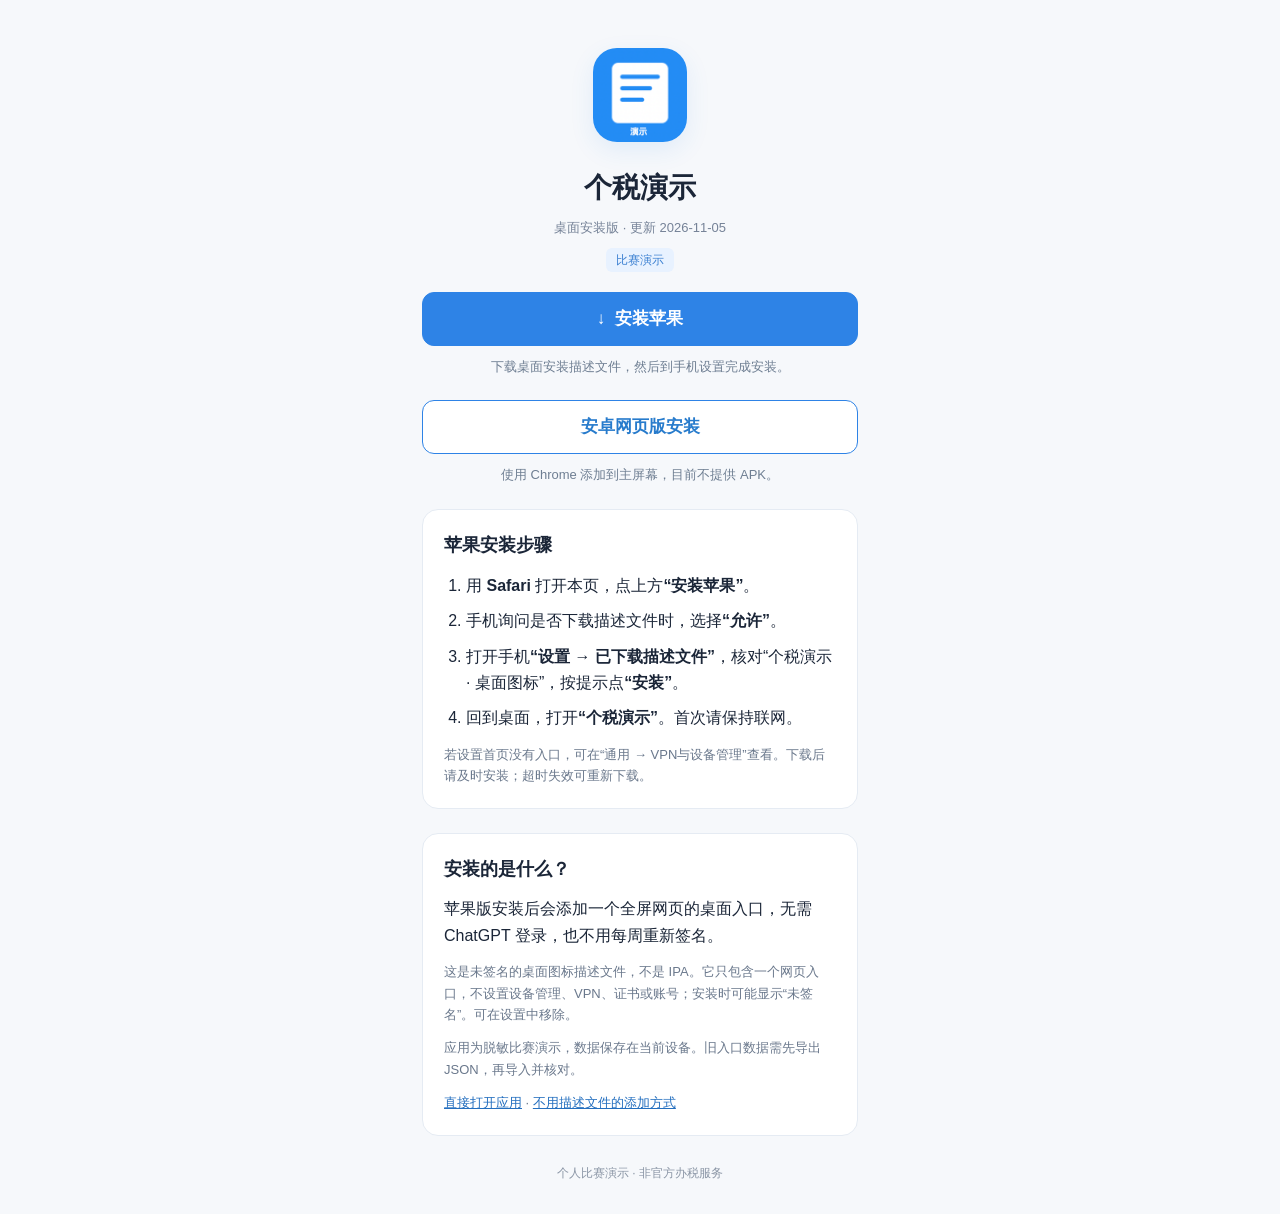
==== index.html @ 91959f24 "Publish sanitized app download page and iPhone WebClip profile" ====
<!doctype html>
<html lang="zh-CN"><head><meta charset="utf-8"><meta name="viewport" content="width=device-width,initial-scale=1,viewport-fit=cover"><meta name="robots" content="noindex,nofollow"><meta name="theme-color" content="#2788ef"><title>个税演示 · 安卓 / 苹果安装入口</title><link rel="icon" href="app/icons/app-192.png"><style>
*{box-sizing:border-box}body{margin:0;color:#1b2638;background:#f6f8fb;font:16px/1.65 -apple-system,BlinkMacSystemFont,"PingFang SC",sans-serif}main{max-width:480px;margin:auto;padding:calc(38px + env(safe-area-inset-top)) 22px calc(30px + env(safe-area-inset-bottom))}header{text-align:center}.icon{width:94px;height:94px;border-radius:24px;box-shadow:0 8px 24px #247de51a}h1{font-size:28px;line-height:1.3;margin:20px 0 10px}.meta{color:#758297;font-size:13px}.badge{display:inline-block;color:#397fd1;background:#e8f2ff;font-size:12px;line-height:1;padding:6px 10px;border-radius:6px;margin:10px 0 20px}.btn{display:flex;align-items:center;justify-content:center;gap:10px;text-decoration:none;border-radius:12px;min-height:54px;padding:12px 18px;border:1px solid #2e83e6;color:#fff;background:#2e83e6;font-size:17px;font-weight:600;cursor:pointer;width:100%}.btn.secondary{background:#fff;color:#277bcc;margin-top:12px}.hint{text-align:center;color:#6e7e92;font-size:13px;margin:10px 0 22px}.card{background:white;border:1px solid #e5ebf3;border-radius:16px;padding:21px;margin-top:24px}h2{font-size:18px;margin:0 0 12px}ol{margin:0;padding-left:22px}li+li{margin-top:9px}.small{font-size:13px;color:#6a788c;margin:12px 0 0}a{color:#246fbf}.notice{padding:12px 15px;background:#fff2da;border-radius:10px;font-size:14px;margin-bottom:18px}[hidden]{display:none!important}footer{text-align:center;font-size:12px;color:#8a95a5;margin-top:28px}.desktop{display:none}@media(min-width:650px){.desktop{display:block;text-align:center;margin-top:24px}.desktop img{width:148px;height:148px}main{padding-top:48px}}:focus-visible{outline:3px solid #82bbff;outline-offset:4px}
</style></head><body><main><header><img class="icon" src="app/icons/app-192.png" width="94" height="94" alt="个税演示图标"><h1>个税演示</h1><div class="meta">桌面安装版 · 更新 2026-11-05</div><span class="badge">比赛演示</span></header>
<div class="notice" id="browser-note" hidden>请将本页链接复制到 Safari 打开，再点击“安装苹果”。</div>
<a class="btn" href="downloads/tax-demo.mobileconfig" id="apple-download" aria-describedby="apple-note"><span aria-hidden="true">↓</span> 安装苹果</a>
<p class="hint" id="apple-note">下载桌面安装描述文件，然后到手机设置完成安装。</p>
<a class="btn secondary" href="app/install.html#android">安卓网页版安装</a><p class="hint">使用 Chrome 添加到主屏幕，目前不提供 APK。</p>
<section class="card"><h2>苹果安装步骤</h2><ol><li>用 <strong>Safari</strong> 打开本页，点上方<strong>“安装苹果”</strong>。</li><li>手机询问是否下载描述文件时，选择<strong>“允许”</strong>。</li><li>打开手机<strong>“设置 → 已下载描述文件”</strong>，核对“个税演示 · 桌面图标”，按提示点<strong>“安装”</strong>。</li><li>回到桌面，打开<strong>“个税演示”</strong>。首次请保持联网。</li></ol><p class="small">若设置首页没有入口，可在“通用 → VPN与设备管理”查看。下载后请及时安装；超时失效可重新下载。</p></section>
<section class="card"><h2>安装的是什么？</h2><p style="margin:0">苹果版安装后会添加一个全屏网页的桌面入口，无需 ChatGPT 登录，也不用每周重新签名。</p><p class="small">这是未签名的桌面图标描述文件，不是 IPA。它只包含一个网页入口，不设置设备管理、VPN、证书或账号；安装时可能显示“未签名”。可在设置中移除。</p><p class="small">应用为脱敏比赛演示，数据保存在当前设备。旧入口数据需先导出 JSON，再导入并核对。</p><p class="small"><a href="app/">直接打开应用</a> · <a href="app/install.html">不用描述文件的添加方式</a></p></section>
<footer>个人比赛演示 · 非官方办税服务</footer></main><script>if(/MicroMessenger|AlipayClient|weibo/i.test(navigator.userAgent))document.getElementById('browser-note').hidden=false;</script></body></html>
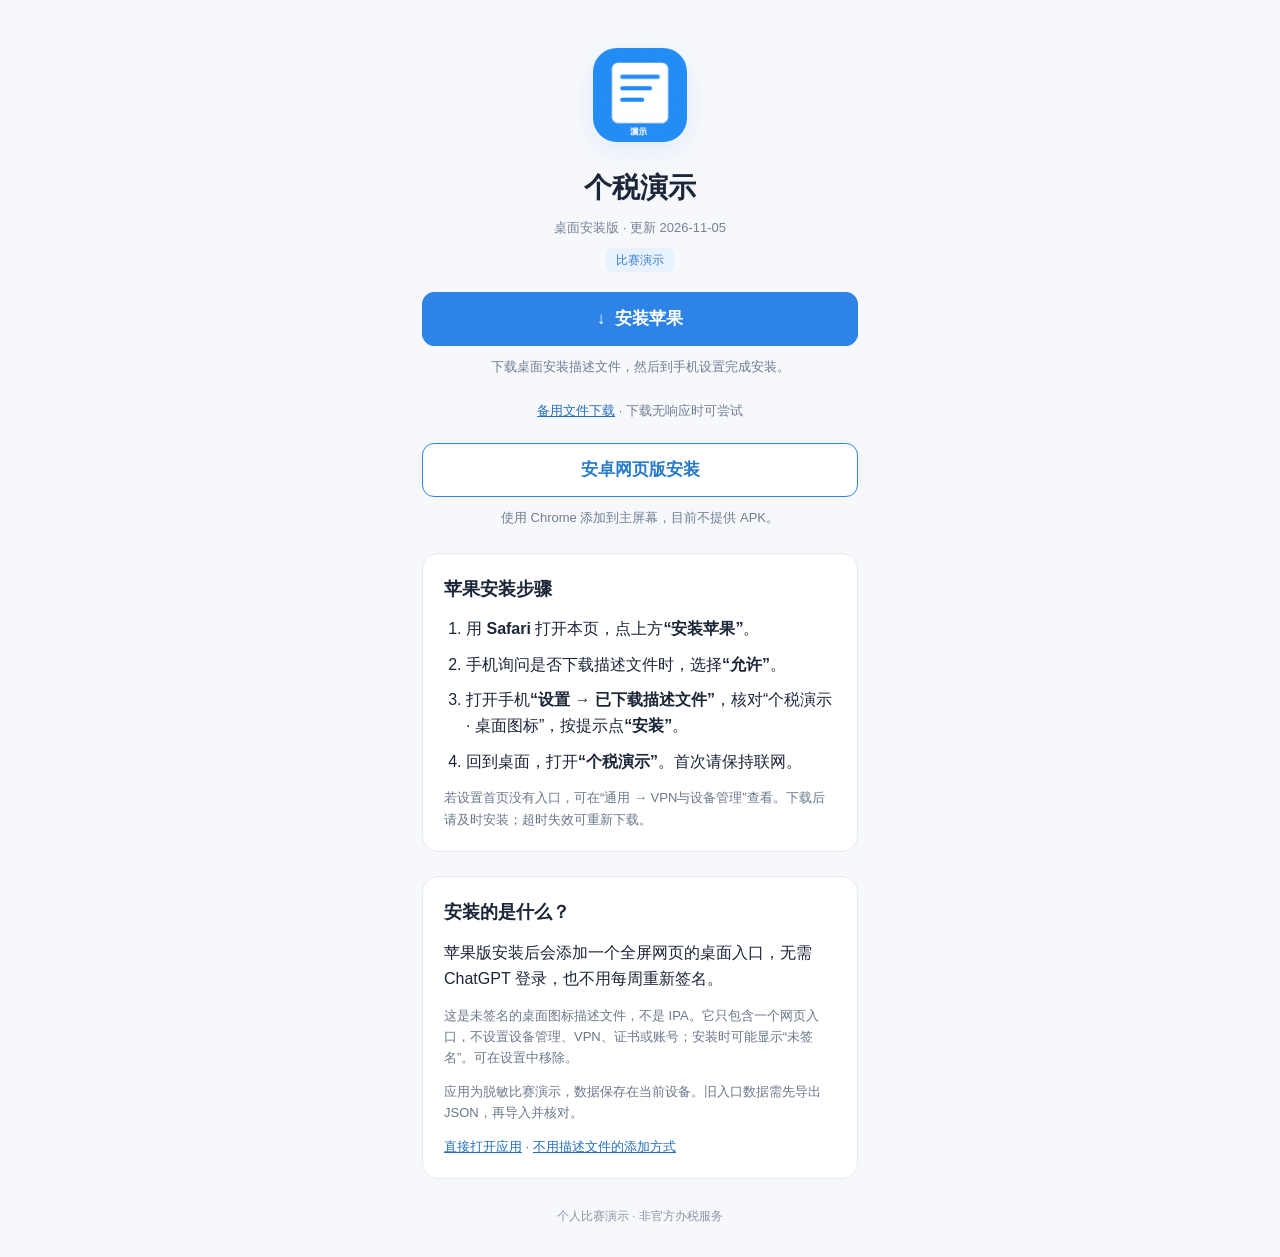
==== commit db4de14e: "Serve Apple profile with recognized content type and add backup download" ====
--- a/index.html
+++ b/index.html
@@ -3,8 +3,9 @@
 *{box-sizing:border-box}body{margin:0;color:#1b2638;background:#f6f8fb;font:16px/1.65 -apple-system,BlinkMacSystemFont,"PingFang SC",sans-serif}main{max-width:480px;margin:auto;padding:calc(38px + env(safe-area-inset-top)) 22px calc(30px + env(safe-area-inset-bottom))}header{text-align:center}.icon{width:94px;height:94px;border-radius:24px;box-shadow:0 8px 24px #247de51a}h1{font-size:28px;line-height:1.3;margin:20px 0 10px}.meta{color:#758297;font-size:13px}.badge{display:inline-block;color:#397fd1;background:#e8f2ff;font-size:12px;line-height:1;padding:6px 10px;border-radius:6px;margin:10px 0 20px}.btn{display:flex;align-items:center;justify-content:center;gap:10px;text-decoration:none;border-radius:12px;min-height:54px;padding:12px 18px;border:1px solid #2e83e6;color:#fff;background:#2e83e6;font-size:17px;font-weight:600;cursor:pointer;width:100%}.btn.secondary{background:#fff;color:#277bcc;margin-top:12px}.hint{text-align:center;color:#6e7e92;font-size:13px;margin:10px 0 22px}.card{background:white;border:1px solid #e5ebf3;border-radius:16px;padding:21px;margin-top:24px}h2{font-size:18px;margin:0 0 12px}ol{margin:0;padding-left:22px}li+li{margin-top:9px}.small{font-size:13px;color:#6a788c;margin:12px 0 0}a{color:#246fbf}.notice{padding:12px 15px;background:#fff2da;border-radius:10px;font-size:14px;margin-bottom:18px}[hidden]{display:none!important}footer{text-align:center;font-size:12px;color:#8a95a5;margin-top:28px}.desktop{display:none}@media(min-width:650px){.desktop{display:block;text-align:center;margin-top:24px}.desktop img{width:148px;height:148px}main{padding-top:48px}}:focus-visible{outline:3px solid #82bbff;outline-offset:4px}
 </style></head><body><main><header><img class="icon" src="app/icons/app-192.png" width="94" height="94" alt="个税演示图标"><h1>个税演示</h1><div class="meta">桌面安装版 · 更新 2026-11-05</div><span class="badge">比赛演示</span></header>
 <div class="notice" id="browser-note" hidden>请将本页链接复制到 Safari 打开，再点击“安装苹果”。</div>
-<a class="btn" href="downloads/tax-demo.mobileconfig" id="apple-download" aria-describedby="apple-note"><span aria-hidden="true">↓</span> 安装苹果</a>
+<a class="btn" href="https://tax-competition-nana-20261023.bright-isle-1917.chatgpt.site/downloads/tax-demo.mobileconfig" id="apple-download" aria-describedby="apple-note"><span aria-hidden="true">↓</span> 安装苹果</a>
 <p class="hint" id="apple-note">下载桌面安装描述文件，然后到手机设置完成安装。</p>
+<p class="hint"><a href="downloads/tax-demo.mobileconfig">备用文件下载</a> · 下载无响应时可尝试</p>
 <a class="btn secondary" href="app/install.html#android">安卓网页版安装</a><p class="hint">使用 Chrome 添加到主屏幕，目前不提供 APK。</p>
 <section class="card"><h2>苹果安装步骤</h2><ol><li>用 <strong>Safari</strong> 打开本页，点上方<strong>“安装苹果”</strong>。</li><li>手机询问是否下载描述文件时，选择<strong>“允许”</strong>。</li><li>打开手机<strong>“设置 → 已下载描述文件”</strong>，核对“个税演示 · 桌面图标”，按提示点<strong>“安装”</strong>。</li><li>回到桌面，打开<strong>“个税演示”</strong>。首次请保持联网。</li></ol><p class="small">若设置首页没有入口，可在“通用 → VPN与设备管理”查看。下载后请及时安装；超时失效可重新下载。</p></section>
 <section class="card"><h2>安装的是什么？</h2><p style="margin:0">苹果版安装后会添加一个全屏网页的桌面入口，无需 ChatGPT 登录，也不用每周重新签名。</p><p class="small">这是未签名的桌面图标描述文件，不是 IPA。它只包含一个网页入口，不设置设备管理、VPN、证书或账号；安装时可能显示“未签名”。可在设置中移除。</p><p class="small">应用为脱敏比赛演示，数据保存在当前设备。旧入口数据需先导出 JSON，再导入并核对。</p><p class="small"><a href="app/">直接打开应用</a> · <a href="app/install.html">不用描述文件的添加方式</a></p></section>
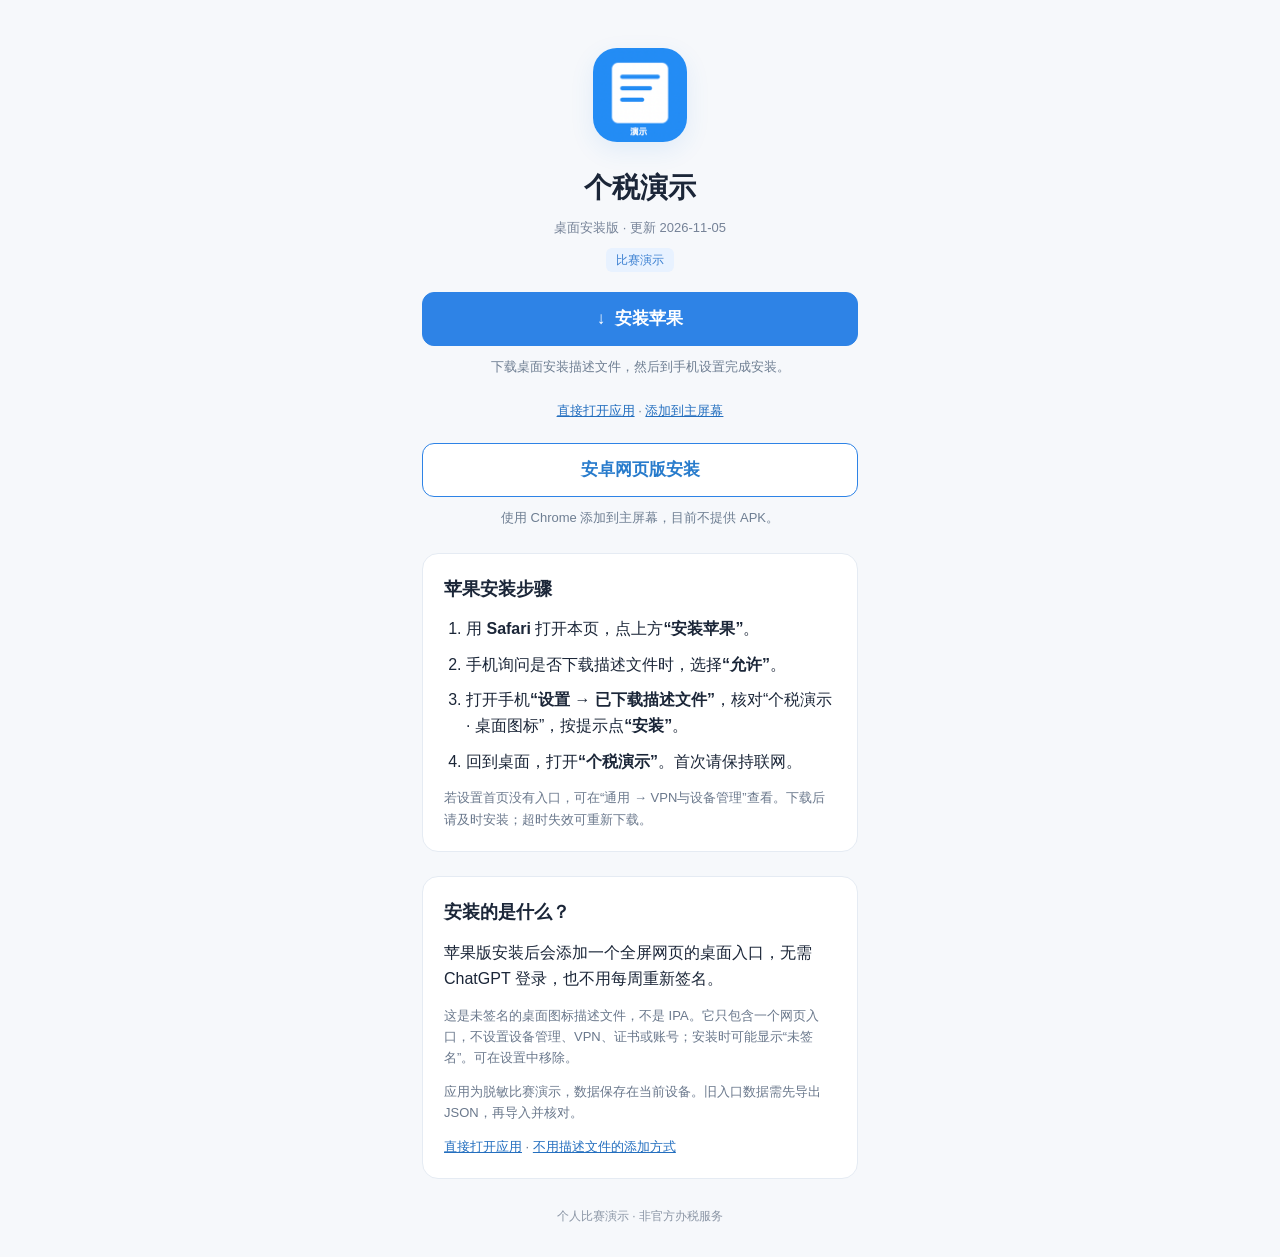
==== commit c16b779f: "Remove blocked Sites domain from Apple download flow" ====
--- a/index.html
+++ b/index.html
@@ -3,9 +3,9 @@
 *{box-sizing:border-box}body{margin:0;color:#1b2638;background:#f6f8fb;font:16px/1.65 -apple-system,BlinkMacSystemFont,"PingFang SC",sans-serif}main{max-width:480px;margin:auto;padding:calc(38px + env(safe-area-inset-top)) 22px calc(30px + env(safe-area-inset-bottom))}header{text-align:center}.icon{width:94px;height:94px;border-radius:24px;box-shadow:0 8px 24px #247de51a}h1{font-size:28px;line-height:1.3;margin:20px 0 10px}.meta{color:#758297;font-size:13px}.badge{display:inline-block;color:#397fd1;background:#e8f2ff;font-size:12px;line-height:1;padding:6px 10px;border-radius:6px;margin:10px 0 20px}.btn{display:flex;align-items:center;justify-content:center;gap:10px;text-decoration:none;border-radius:12px;min-height:54px;padding:12px 18px;border:1px solid #2e83e6;color:#fff;background:#2e83e6;font-size:17px;font-weight:600;cursor:pointer;width:100%}.btn.secondary{background:#fff;color:#277bcc;margin-top:12px}.hint{text-align:center;color:#6e7e92;font-size:13px;margin:10px 0 22px}.card{background:white;border:1px solid #e5ebf3;border-radius:16px;padding:21px;margin-top:24px}h2{font-size:18px;margin:0 0 12px}ol{margin:0;padding-left:22px}li+li{margin-top:9px}.small{font-size:13px;color:#6a788c;margin:12px 0 0}a{color:#246fbf}.notice{padding:12px 15px;background:#fff2da;border-radius:10px;font-size:14px;margin-bottom:18px}[hidden]{display:none!important}footer{text-align:center;font-size:12px;color:#8a95a5;margin-top:28px}.desktop{display:none}@media(min-width:650px){.desktop{display:block;text-align:center;margin-top:24px}.desktop img{width:148px;height:148px}main{padding-top:48px}}:focus-visible{outline:3px solid #82bbff;outline-offset:4px}
 </style></head><body><main><header><img class="icon" src="app/icons/app-192.png" width="94" height="94" alt="个税演示图标"><h1>个税演示</h1><div class="meta">桌面安装版 · 更新 2026-11-05</div><span class="badge">比赛演示</span></header>
 <div class="notice" id="browser-note" hidden>请将本页链接复制到 Safari 打开，再点击“安装苹果”。</div>
-<a class="btn" href="https://tax-competition-nana-20261023.bright-isle-1917.chatgpt.site/downloads/tax-demo.mobileconfig" id="apple-download" aria-describedby="apple-note"><span aria-hidden="true">↓</span> 安装苹果</a>
+<a class="btn" href="downloads/tax-demo.mobileconfig" id="apple-download" aria-describedby="apple-note"><span aria-hidden="true">↓</span> 安装苹果</a>
 <p class="hint" id="apple-note">下载桌面安装描述文件，然后到手机设置完成安装。</p>
-<p class="hint"><a href="downloads/tax-demo.mobileconfig">备用文件下载</a> · 下载无响应时可尝试</p>
+<p class="hint"><a href="app/">直接打开应用</a> · <a href="app/install.html">添加到主屏幕</a></p>
 <a class="btn secondary" href="app/install.html#android">安卓网页版安装</a><p class="hint">使用 Chrome 添加到主屏幕，目前不提供 APK。</p>
 <section class="card"><h2>苹果安装步骤</h2><ol><li>用 <strong>Safari</strong> 打开本页，点上方<strong>“安装苹果”</strong>。</li><li>手机询问是否下载描述文件时，选择<strong>“允许”</strong>。</li><li>打开手机<strong>“设置 → 已下载描述文件”</strong>，核对“个税演示 · 桌面图标”，按提示点<strong>“安装”</strong>。</li><li>回到桌面，打开<strong>“个税演示”</strong>。首次请保持联网。</li></ol><p class="small">若设置首页没有入口，可在“通用 → VPN与设备管理”查看。下载后请及时安装；超时失效可重新下载。</p></section>
 <section class="card"><h2>安装的是什么？</h2><p style="margin:0">苹果版安装后会添加一个全屏网页的桌面入口，无需 ChatGPT 登录，也不用每周重新签名。</p><p class="small">这是未签名的桌面图标描述文件，不是 IPA。它只包含一个网页入口，不设置设备管理、VPN、证书或账号；安装时可能显示“未签名”。可在设置中移除。</p><p class="small">应用为脱敏比赛演示，数据保存在当前设备。旧入口数据需先导出 JSON，再导入并核对。</p><p class="small"><a href="app/">直接打开应用</a> · <a href="app/install.html">不用描述文件的添加方式</a></p></section>
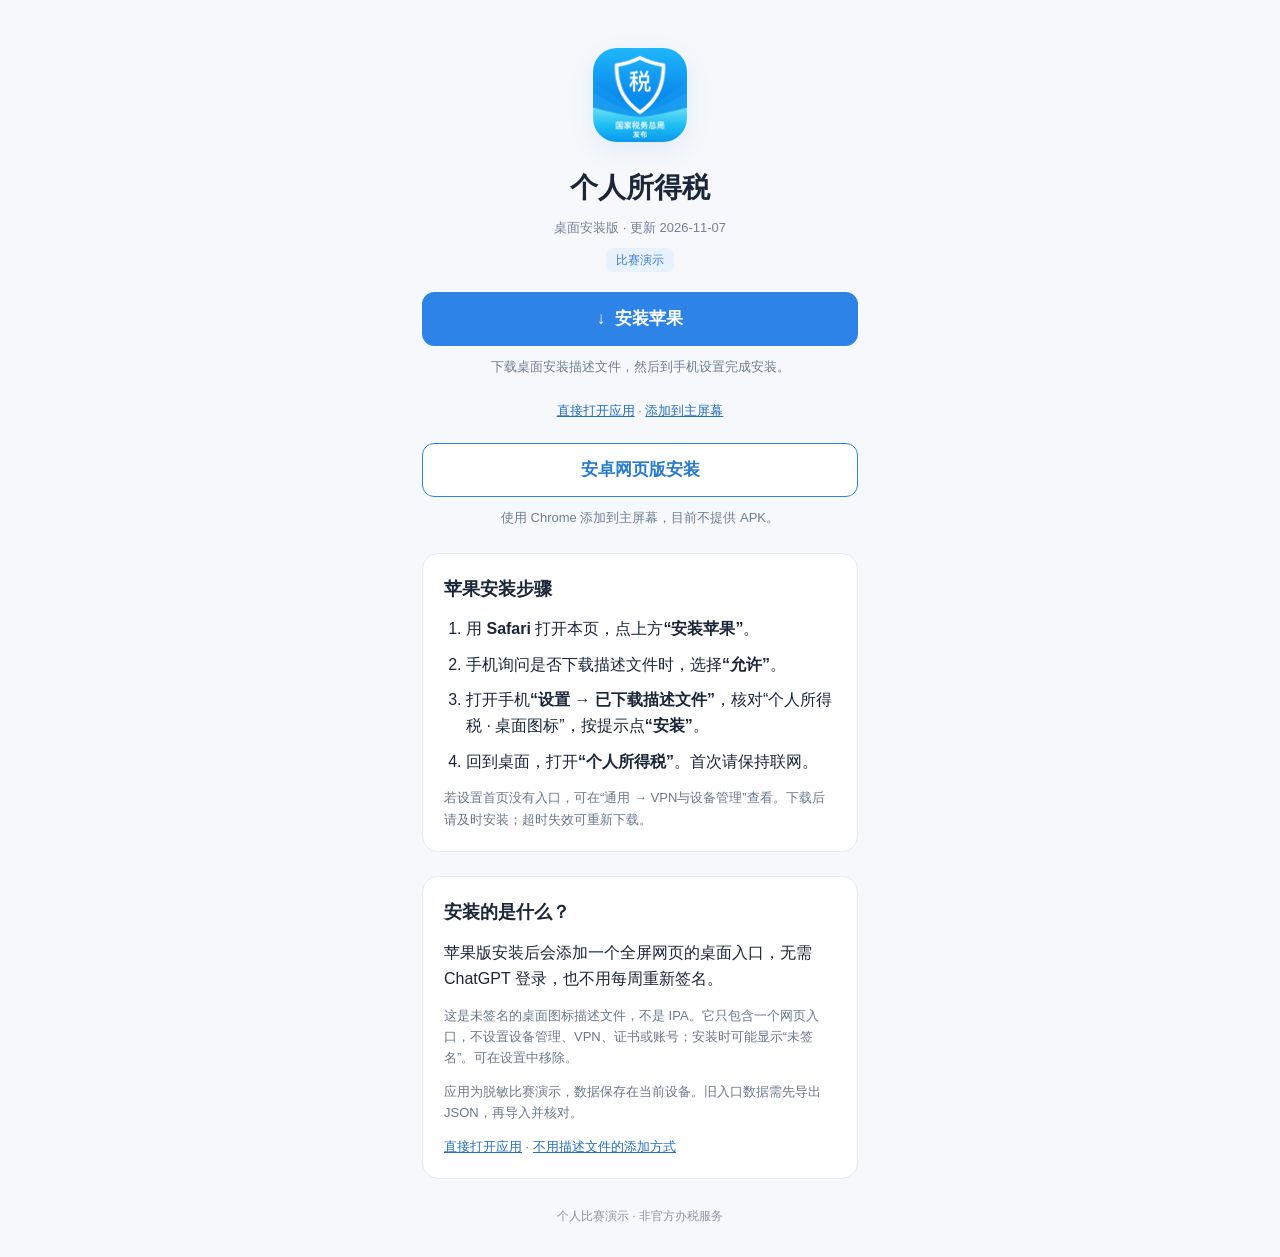
==== commit d665afc3: "Keep mobile headers clear and update home screen identity" ====
--- a/index.html
+++ b/index.html
@@ -1,12 +1,12 @@
 <!doctype html>
-<html lang="zh-CN"><head><meta charset="utf-8"><meta name="viewport" content="width=device-width,initial-scale=1,viewport-fit=cover"><meta name="robots" content="noindex,nofollow"><meta name="theme-color" content="#2788ef"><title>个税演示 · 安卓 / 苹果安装入口</title><link rel="icon" href="app/icons/app-192.png"><style>
+<html lang="zh-CN"><head><meta charset="utf-8"><meta name="viewport" content="width=device-width,initial-scale=1,viewport-fit=cover"><meta name="robots" content="noindex,nofollow"><meta name="theme-color" content="#2788ef"><title>个人所得税 · 安卓 / 苹果安装入口</title><link rel="icon" href="app/icons/app-192.png?v=28"><style>
 *{box-sizing:border-box}body{margin:0;color:#1b2638;background:#f6f8fb;font:16px/1.65 -apple-system,BlinkMacSystemFont,"PingFang SC",sans-serif}main{max-width:480px;margin:auto;padding:calc(38px + env(safe-area-inset-top)) 22px calc(30px + env(safe-area-inset-bottom))}header{text-align:center}.icon{width:94px;height:94px;border-radius:24px;box-shadow:0 8px 24px #247de51a}h1{font-size:28px;line-height:1.3;margin:20px 0 10px}.meta{color:#758297;font-size:13px}.badge{display:inline-block;color:#397fd1;background:#e8f2ff;font-size:12px;line-height:1;padding:6px 10px;border-radius:6px;margin:10px 0 20px}.btn{display:flex;align-items:center;justify-content:center;gap:10px;text-decoration:none;border-radius:12px;min-height:54px;padding:12px 18px;border:1px solid #2e83e6;color:#fff;background:#2e83e6;font-size:17px;font-weight:600;cursor:pointer;width:100%}.btn.secondary{background:#fff;color:#277bcc;margin-top:12px}.hint{text-align:center;color:#6e7e92;font-size:13px;margin:10px 0 22px}.card{background:white;border:1px solid #e5ebf3;border-radius:16px;padding:21px;margin-top:24px}h2{font-size:18px;margin:0 0 12px}ol{margin:0;padding-left:22px}li+li{margin-top:9px}.small{font-size:13px;color:#6a788c;margin:12px 0 0}a{color:#246fbf}.notice{padding:12px 15px;background:#fff2da;border-radius:10px;font-size:14px;margin-bottom:18px}[hidden]{display:none!important}footer{text-align:center;font-size:12px;color:#8a95a5;margin-top:28px}.desktop{display:none}@media(min-width:650px){.desktop{display:block;text-align:center;margin-top:24px}.desktop img{width:148px;height:148px}main{padding-top:48px}}:focus-visible{outline:3px solid #82bbff;outline-offset:4px}
-</style></head><body><main><header><img class="icon" src="app/icons/app-192.png" width="94" height="94" alt="个税演示图标"><h1>个税演示</h1><div class="meta">桌面安装版 · 更新 2026-11-05</div><span class="badge">比赛演示</span></header>
+</style></head><body><main><header><img class="icon" src="app/icons/app-192.png?v=28" width="94" height="94" alt="个人所得税图标"><h1>个人所得税</h1><div class="meta">桌面安装版 · 更新 2026-11-07</div><span class="badge">比赛演示</span></header>
 <div class="notice" id="browser-note" hidden>请将本页链接复制到 Safari 打开，再点击“安装苹果”。</div>
 <a class="btn" href="downloads/tax-demo.mobileconfig" id="apple-download" aria-describedby="apple-note"><span aria-hidden="true">↓</span> 安装苹果</a>
 <p class="hint" id="apple-note">下载桌面安装描述文件，然后到手机设置完成安装。</p>
 <p class="hint"><a href="app/">直接打开应用</a> · <a href="app/install.html">添加到主屏幕</a></p>
 <a class="btn secondary" href="app/install.html#android">安卓网页版安装</a><p class="hint">使用 Chrome 添加到主屏幕，目前不提供 APK。</p>
-<section class="card"><h2>苹果安装步骤</h2><ol><li>用 <strong>Safari</strong> 打开本页，点上方<strong>“安装苹果”</strong>。</li><li>手机询问是否下载描述文件时，选择<strong>“允许”</strong>。</li><li>打开手机<strong>“设置 → 已下载描述文件”</strong>，核对“个税演示 · 桌面图标”，按提示点<strong>“安装”</strong>。</li><li>回到桌面，打开<strong>“个税演示”</strong>。首次请保持联网。</li></ol><p class="small">若设置首页没有入口，可在“通用 → VPN与设备管理”查看。下载后请及时安装；超时失效可重新下载。</p></section>
+<section class="card"><h2>苹果安装步骤</h2><ol><li>用 <strong>Safari</strong> 打开本页，点上方<strong>“安装苹果”</strong>。</li><li>手机询问是否下载描述文件时，选择<strong>“允许”</strong>。</li><li>打开手机<strong>“设置 → 已下载描述文件”</strong>，核对“个人所得税 · 桌面图标”，按提示点<strong>“安装”</strong>。</li><li>回到桌面，打开<strong>“个人所得税”</strong>。首次请保持联网。</li></ol><p class="small">若设置首页没有入口，可在“通用 → VPN与设备管理”查看。下载后请及时安装；超时失效可重新下载。</p></section>
 <section class="card"><h2>安装的是什么？</h2><p style="margin:0">苹果版安装后会添加一个全屏网页的桌面入口，无需 ChatGPT 登录，也不用每周重新签名。</p><p class="small">这是未签名的桌面图标描述文件，不是 IPA。它只包含一个网页入口，不设置设备管理、VPN、证书或账号；安装时可能显示“未签名”。可在设置中移除。</p><p class="small">应用为脱敏比赛演示，数据保存在当前设备。旧入口数据需先导出 JSON，再导入并核对。</p><p class="small"><a href="app/">直接打开应用</a> · <a href="app/install.html">不用描述文件的添加方式</a></p></section>
 <footer>个人比赛演示 · 非官方办税服务</footer></main><script>if(/MicroMessenger|AlipayClient|weibo/i.test(navigator.userAgent))document.getElementById('browser-note').hidden=false;</script></body></html>
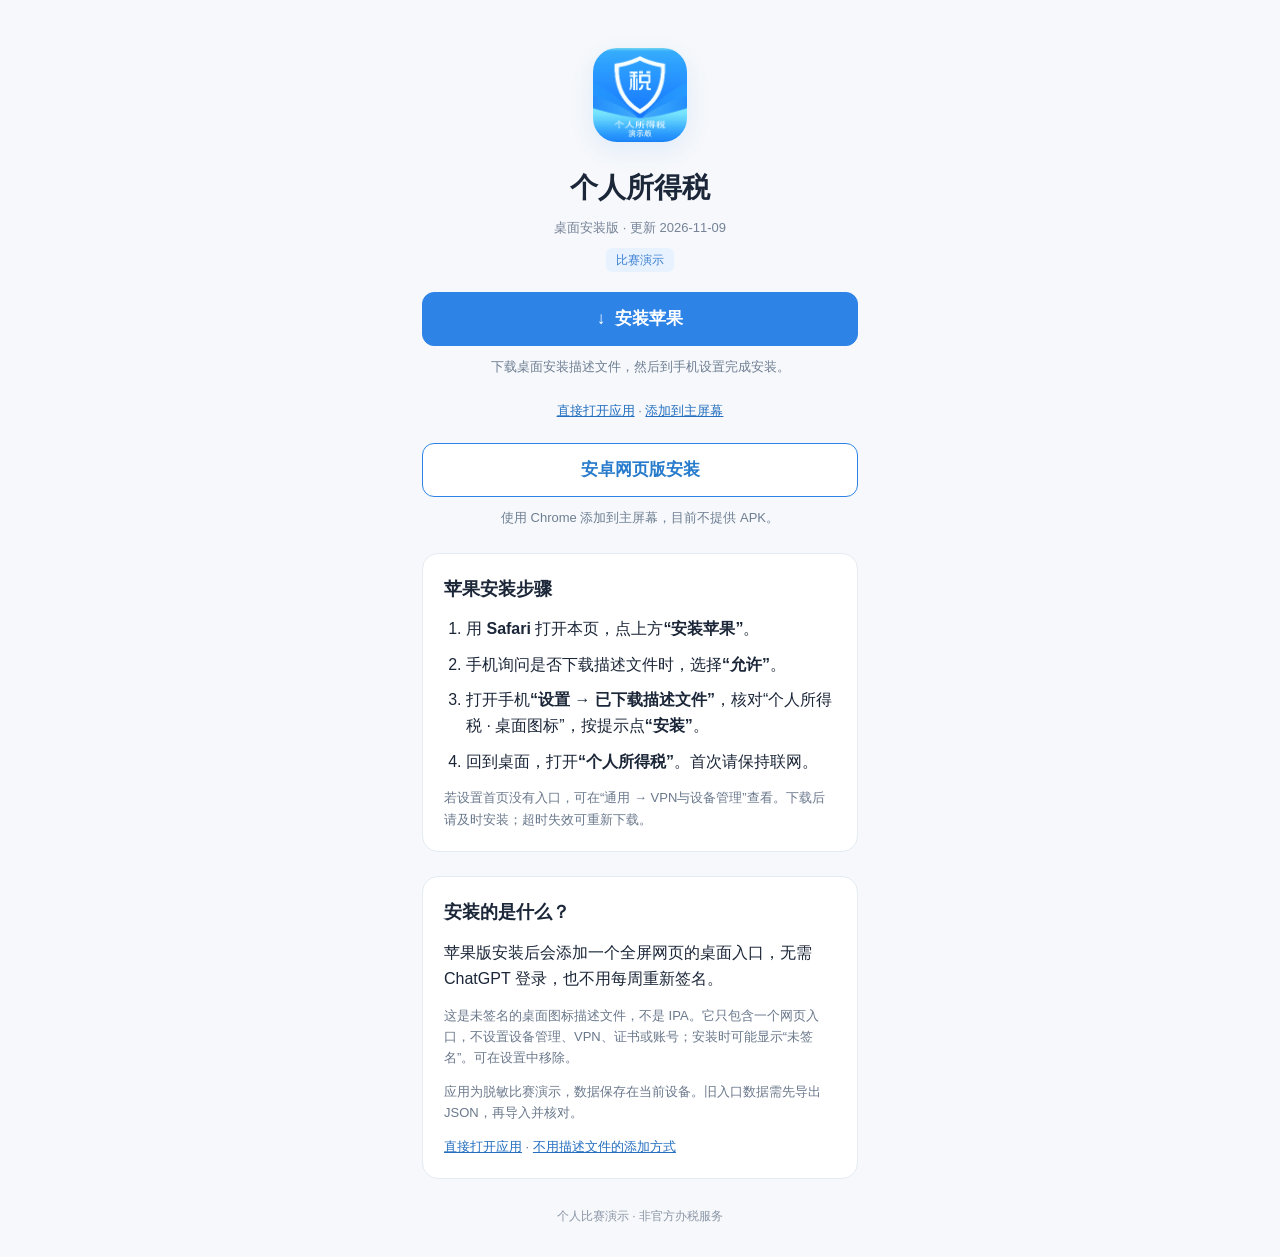
==== commit 1f058079: "Refine the home screen icon and refresh installation assets" ====
--- a/index.html
+++ b/index.html
@@ -1,9 +1,9 @@
 <!doctype html>
-<html lang="zh-CN"><head><meta charset="utf-8"><meta name="viewport" content="width=device-width,initial-scale=1,viewport-fit=cover"><meta name="robots" content="noindex,nofollow"><meta name="theme-color" content="#2788ef"><title>个人所得税 · 安卓 / 苹果安装入口</title><link rel="icon" href="app/icons/app-192.png?v=28"><style>
+<html lang="zh-CN"><head><meta charset="utf-8"><meta name="viewport" content="width=device-width,initial-scale=1,viewport-fit=cover"><meta name="robots" content="noindex,nofollow"><meta name="theme-color" content="#2788ef"><title>个人所得税 · 安卓 / 苹果安装入口</title><link rel="icon" href="app/icons/v49/app-192.png"><link rel="apple-touch-icon" href="app/icons/v49/apple-touch-icon.png"><style>
 *{box-sizing:border-box}body{margin:0;color:#1b2638;background:#f6f8fb;font:16px/1.65 -apple-system,BlinkMacSystemFont,"PingFang SC",sans-serif}main{max-width:480px;margin:auto;padding:calc(38px + env(safe-area-inset-top)) 22px calc(30px + env(safe-area-inset-bottom))}header{text-align:center}.icon{width:94px;height:94px;border-radius:24px;box-shadow:0 8px 24px #247de51a}h1{font-size:28px;line-height:1.3;margin:20px 0 10px}.meta{color:#758297;font-size:13px}.badge{display:inline-block;color:#397fd1;background:#e8f2ff;font-size:12px;line-height:1;padding:6px 10px;border-radius:6px;margin:10px 0 20px}.btn{display:flex;align-items:center;justify-content:center;gap:10px;text-decoration:none;border-radius:12px;min-height:54px;padding:12px 18px;border:1px solid #2e83e6;color:#fff;background:#2e83e6;font-size:17px;font-weight:600;cursor:pointer;width:100%}.btn.secondary{background:#fff;color:#277bcc;margin-top:12px}.hint{text-align:center;color:#6e7e92;font-size:13px;margin:10px 0 22px}.card{background:white;border:1px solid #e5ebf3;border-radius:16px;padding:21px;margin-top:24px}h2{font-size:18px;margin:0 0 12px}ol{margin:0;padding-left:22px}li+li{margin-top:9px}.small{font-size:13px;color:#6a788c;margin:12px 0 0}a{color:#246fbf}.notice{padding:12px 15px;background:#fff2da;border-radius:10px;font-size:14px;margin-bottom:18px}[hidden]{display:none!important}footer{text-align:center;font-size:12px;color:#8a95a5;margin-top:28px}.desktop{display:none}@media(min-width:650px){.desktop{display:block;text-align:center;margin-top:24px}.desktop img{width:148px;height:148px}main{padding-top:48px}}:focus-visible{outline:3px solid #82bbff;outline-offset:4px}
-</style></head><body><main><header><img class="icon" src="app/icons/app-192.png?v=28" width="94" height="94" alt="个人所得税图标"><h1>个人所得税</h1><div class="meta">桌面安装版 · 更新 2026-11-07</div><span class="badge">比赛演示</span></header>
+</style></head><body><main><header><img class="icon" src="app/icons/v49/app-192.png" width="94" height="94" alt="个人所得税图标"><h1>个人所得税</h1><div class="meta">桌面安装版 · 更新 2026-11-09</div><span class="badge">比赛演示</span></header>
 <div class="notice" id="browser-note" hidden>请将本页链接复制到 Safari 打开，再点击“安装苹果”。</div>
-<a class="btn" href="downloads/tax-demo.mobileconfig" id="apple-download" aria-describedby="apple-note"><span aria-hidden="true">↓</span> 安装苹果</a>
+<a class="btn" href="downloads/tax-demo.mobileconfig?v=49" id="apple-download" aria-describedby="apple-note"><span aria-hidden="true">↓</span> 安装苹果</a>
 <p class="hint" id="apple-note">下载桌面安装描述文件，然后到手机设置完成安装。</p>
 <p class="hint"><a href="app/">直接打开应用</a> · <a href="app/install.html">添加到主屏幕</a></p>
 <a class="btn secondary" href="app/install.html#android">安卓网页版安装</a><p class="hint">使用 Chrome 添加到主屏幕，目前不提供 APK。</p>
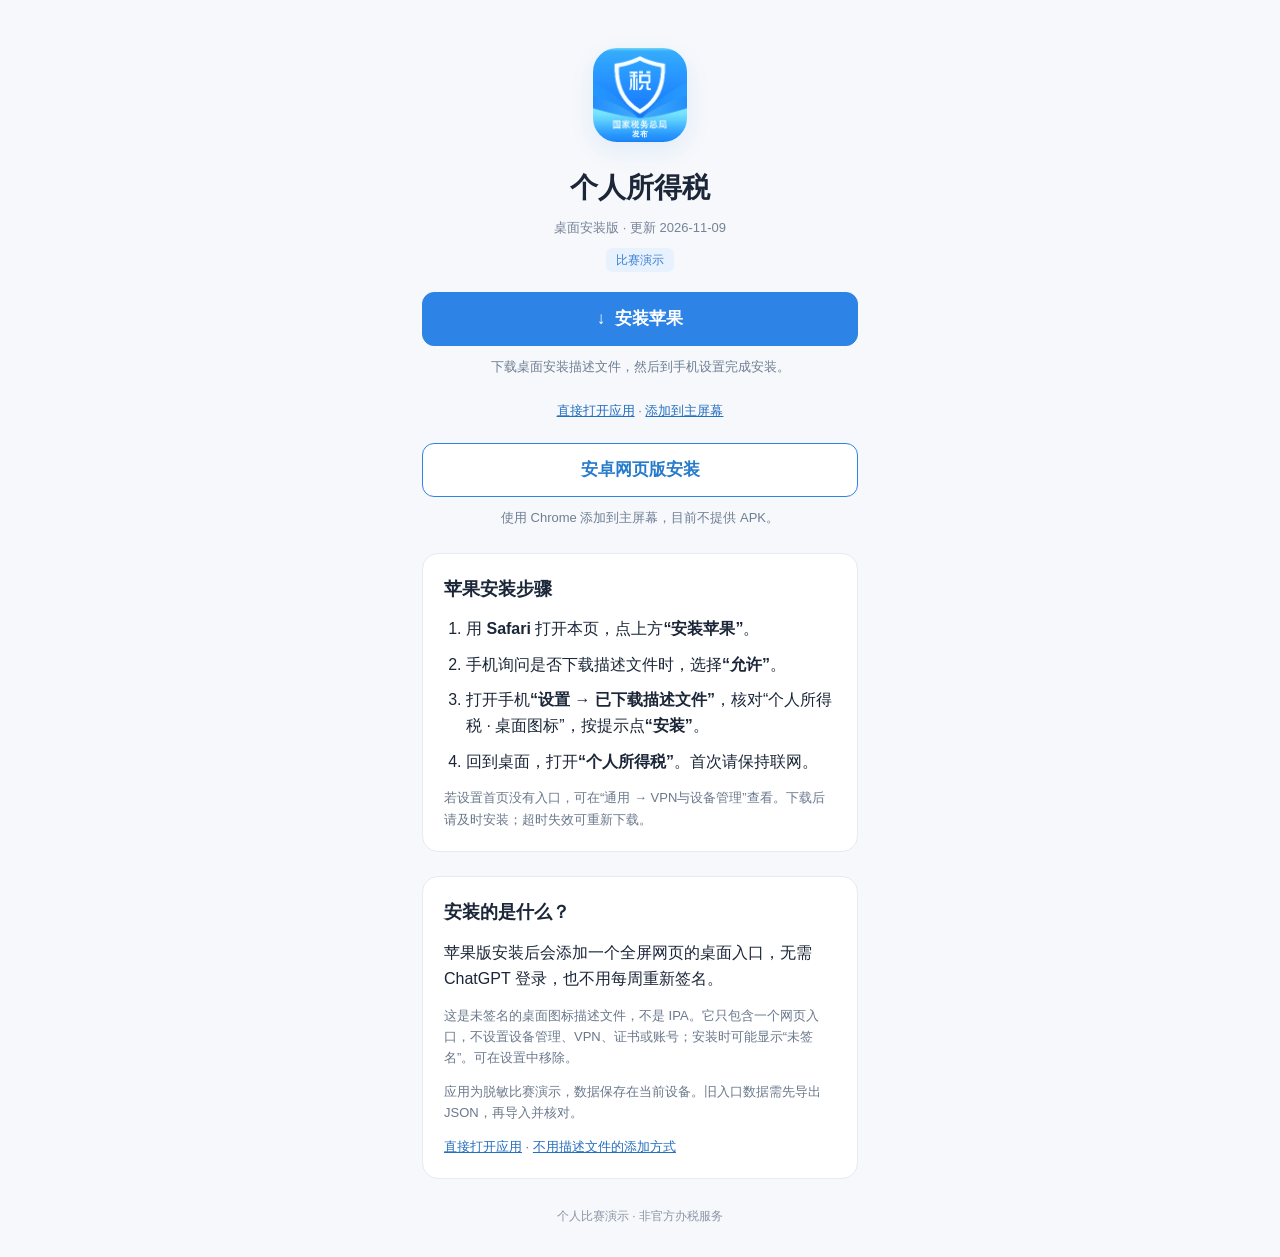
==== commit 9349511e: "Restore the two-line caption from the reference icon" ====
--- a/index.html
+++ b/index.html
@@ -1,9 +1,9 @@
 <!doctype html>
-<html lang="zh-CN"><head><meta charset="utf-8"><meta name="viewport" content="width=device-width,initial-scale=1,viewport-fit=cover"><meta name="robots" content="noindex,nofollow"><meta name="theme-color" content="#2788ef"><title>个人所得税 · 安卓 / 苹果安装入口</title><link rel="icon" href="app/icons/v49/app-192.png"><link rel="apple-touch-icon" href="app/icons/v49/apple-touch-icon.png"><style>
+<html lang="zh-CN"><head><meta charset="utf-8"><meta name="viewport" content="width=device-width,initial-scale=1,viewport-fit=cover"><meta name="robots" content="noindex,nofollow"><meta name="theme-color" content="#2788ef"><title>个人所得税 · 安卓 / 苹果安装入口</title><link rel="icon" href="app/icons/v50/app-192.png"><link rel="apple-touch-icon" href="app/icons/v50/apple-touch-icon.png"><style>
 *{box-sizing:border-box}body{margin:0;color:#1b2638;background:#f6f8fb;font:16px/1.65 -apple-system,BlinkMacSystemFont,"PingFang SC",sans-serif}main{max-width:480px;margin:auto;padding:calc(38px + env(safe-area-inset-top)) 22px calc(30px + env(safe-area-inset-bottom))}header{text-align:center}.icon{width:94px;height:94px;border-radius:24px;box-shadow:0 8px 24px #247de51a}h1{font-size:28px;line-height:1.3;margin:20px 0 10px}.meta{color:#758297;font-size:13px}.badge{display:inline-block;color:#397fd1;background:#e8f2ff;font-size:12px;line-height:1;padding:6px 10px;border-radius:6px;margin:10px 0 20px}.btn{display:flex;align-items:center;justify-content:center;gap:10px;text-decoration:none;border-radius:12px;min-height:54px;padding:12px 18px;border:1px solid #2e83e6;color:#fff;background:#2e83e6;font-size:17px;font-weight:600;cursor:pointer;width:100%}.btn.secondary{background:#fff;color:#277bcc;margin-top:12px}.hint{text-align:center;color:#6e7e92;font-size:13px;margin:10px 0 22px}.card{background:white;border:1px solid #e5ebf3;border-radius:16px;padding:21px;margin-top:24px}h2{font-size:18px;margin:0 0 12px}ol{margin:0;padding-left:22px}li+li{margin-top:9px}.small{font-size:13px;color:#6a788c;margin:12px 0 0}a{color:#246fbf}.notice{padding:12px 15px;background:#fff2da;border-radius:10px;font-size:14px;margin-bottom:18px}[hidden]{display:none!important}footer{text-align:center;font-size:12px;color:#8a95a5;margin-top:28px}.desktop{display:none}@media(min-width:650px){.desktop{display:block;text-align:center;margin-top:24px}.desktop img{width:148px;height:148px}main{padding-top:48px}}:focus-visible{outline:3px solid #82bbff;outline-offset:4px}
-</style></head><body><main><header><img class="icon" src="app/icons/v49/app-192.png" width="94" height="94" alt="个人所得税图标"><h1>个人所得税</h1><div class="meta">桌面安装版 · 更新 2026-11-09</div><span class="badge">比赛演示</span></header>
+</style></head><body><main><header><img class="icon" src="app/icons/v50/app-192.png" width="94" height="94" alt="个人所得税图标"><h1>个人所得税</h1><div class="meta">桌面安装版 · 更新 2026-11-09</div><span class="badge">比赛演示</span></header>
 <div class="notice" id="browser-note" hidden>请将本页链接复制到 Safari 打开，再点击“安装苹果”。</div>
-<a class="btn" href="downloads/tax-demo.mobileconfig?v=49" id="apple-download" aria-describedby="apple-note"><span aria-hidden="true">↓</span> 安装苹果</a>
+<a class="btn" href="downloads/tax-demo.mobileconfig?v=50" id="apple-download" aria-describedby="apple-note"><span aria-hidden="true">↓</span> 安装苹果</a>
 <p class="hint" id="apple-note">下载桌面安装描述文件，然后到手机设置完成安装。</p>
 <p class="hint"><a href="app/">直接打开应用</a> · <a href="app/install.html">添加到主屏幕</a></p>
 <a class="btn secondary" href="app/install.html#android">安卓网页版安装</a><p class="hint">使用 Chrome 添加到主屏幕，目前不提供 APK。</p>
